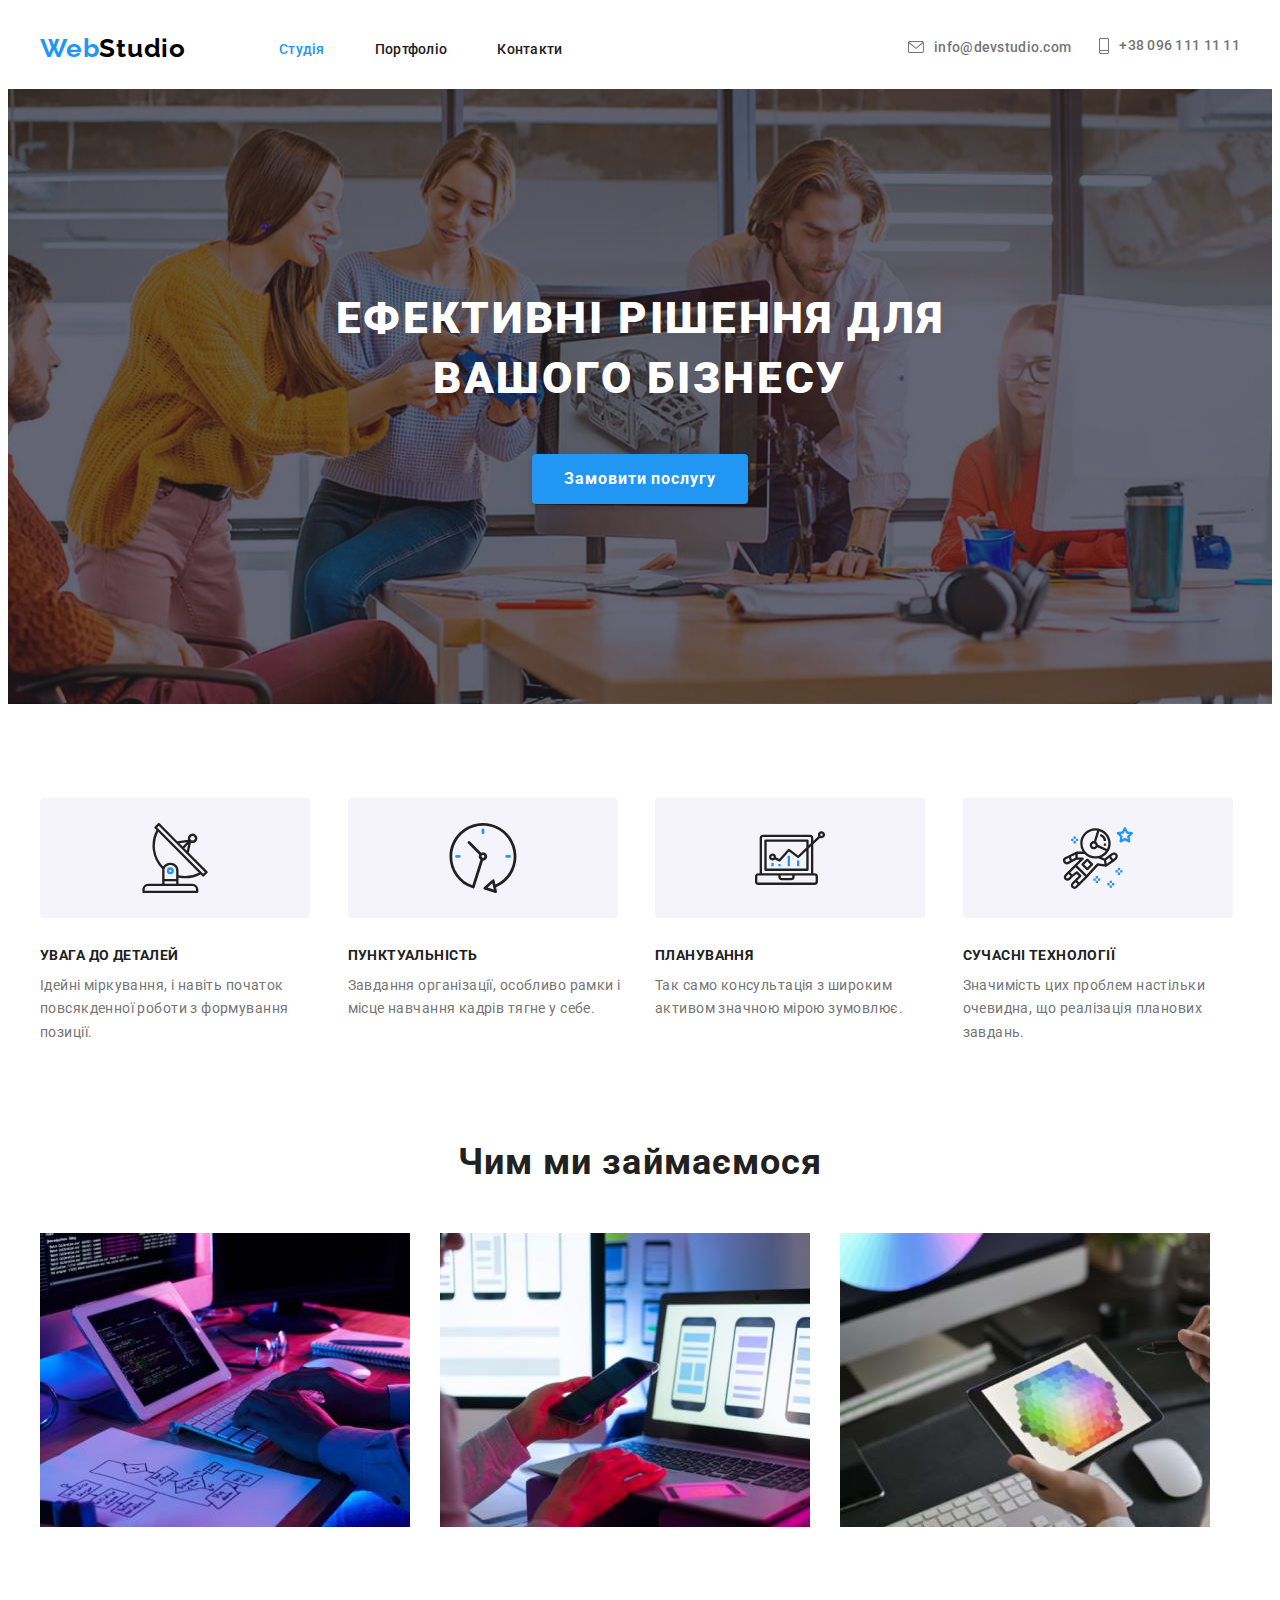
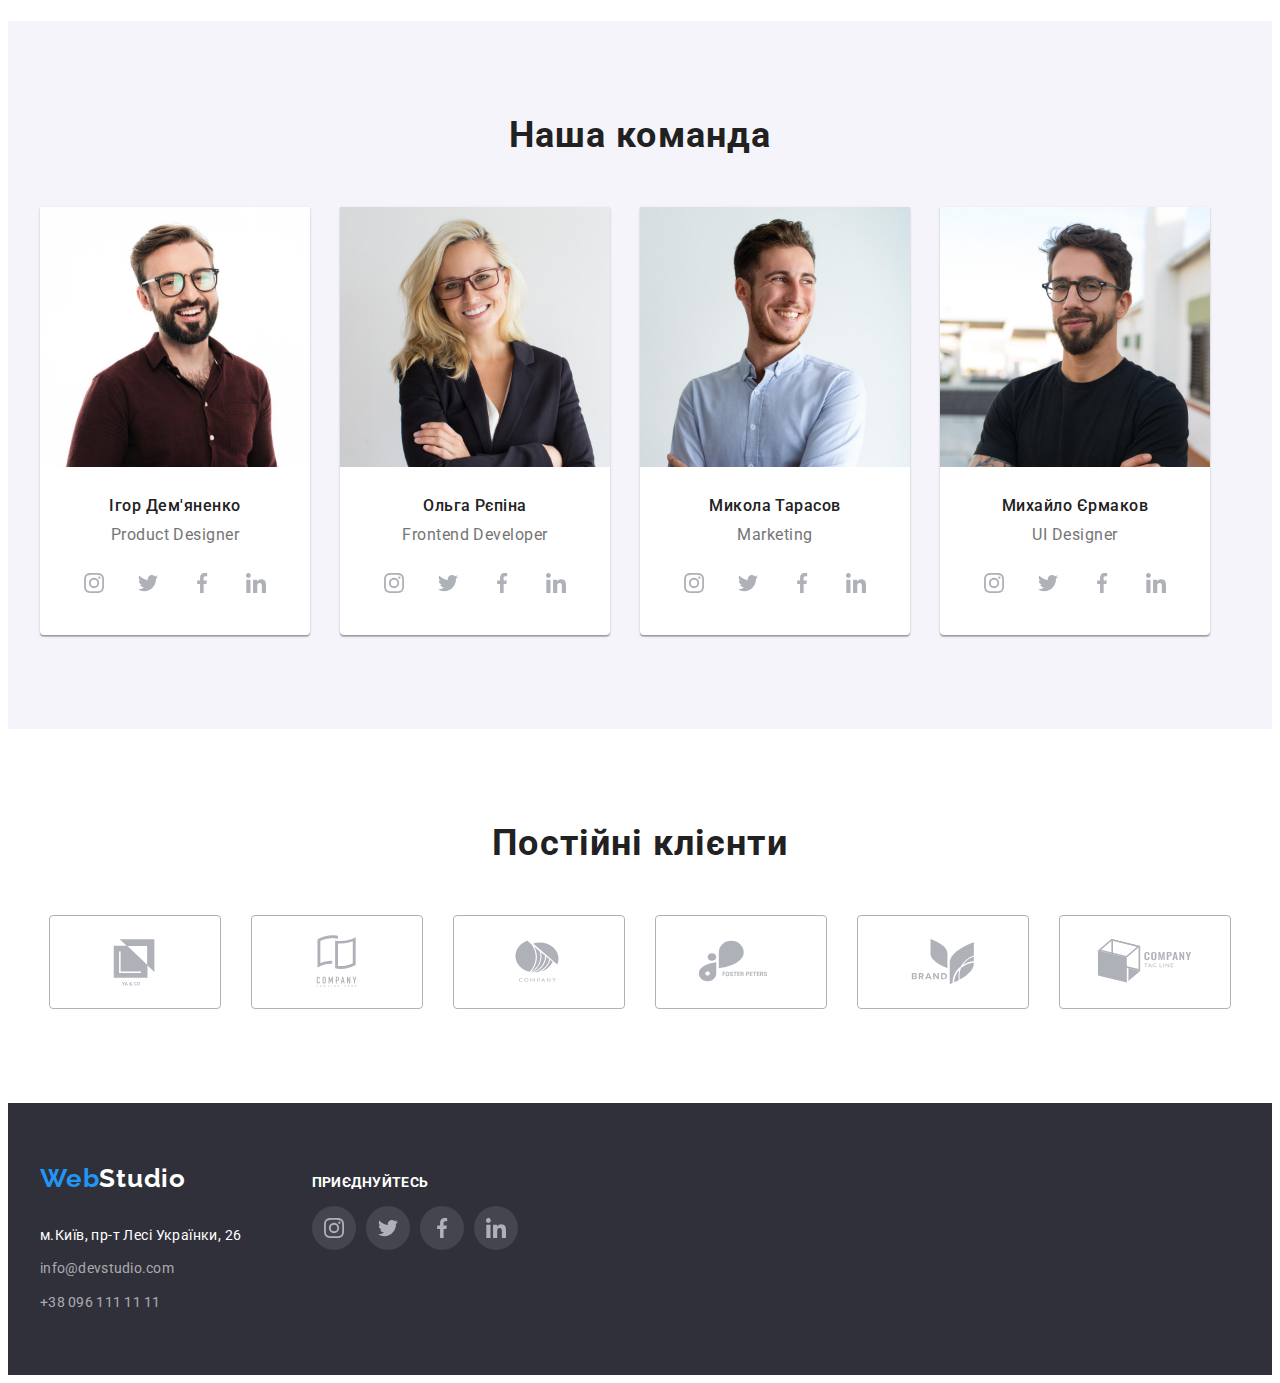
==== index.html @ 796f9c54 "Clone HW#4" ====
<!DOCTYPE html>
<html lang="en">

<head>
  <meta charset="UTF-8" />
  <meta http-equiv="X-UA-Compatible" content="IE=edge" />
  <meta name="viewport" content="width=device-width, initial-scale=1.0" />
  <title>Web Studio</title>
  <link rel="preconnect" href="https://fonts.googleapis.com" />
  <link rel="preconnect" href="https://fonts.gstatic.com" crossorigin />
  <link href="https://fonts.googleapis.com/css2?family=Raleway:wght@700&family=Roboto:wght@400;500;700;900&display=swap"
    rel="stylesheet" />
  <link rel="stylesheet" href="https://cdnjs.cloudflare.com/ajax/libs/modern-normalize/1.1.0/modern-normalize.min.css"
    integrity="sha512-wpPYUAdjBVSE4KJnH1VR1HeZfpl1ub8YT/NKx4PuQ5NmX2tKuGu6U/JRp5y+Y8XG2tV+wKQpNHVUX03MfMFn9Q=="
    crossorigin="anonymous" referrerpolicy="no-referrer" />
  <link rel="stylesheet" href="./css/styles.css" />
</head>

<body>
  <!-- upper head-->
  <header>
    <div class="header-container container">
      <nav class="header-nav">
        <a class="link list-logo" href="./index.html" rel="nofollow noopener noreferrer"><span
            class="logo fpart">Web</span><span class="logo spart">Studio</span></a>
        <ul class="ul list-nav">
          <li><a class="link nav current list-link" href="./index.html">Студія</a></li>
          <li>
            <a class="link nav list-link" href="./portfolio.html" rel="nofollow noopener noreferrer">Портфоліо</a>
          </li>
          <li>
            <a class="link nav list-link" href="" rel="nofollow noopener noreferrer">Контакти</a>
          </li>
        </ul>
      </nav>
      <ul class="ul tel-list">
        <li>
          <a class="link tel-mail" href="mailto:info@devstudio.com"><svg class="mail-icon">
              <use href="./img/sprites.svg#icon-envelope">
              </use>
            </svg>info@devstudio.com</a>
        </li>
        <li>
          <a class="link tel-mail" href="tel:+380961111111"><svg class="tell-icon">
              <use href="./img/sprites.svg#icon-smartphone"></use>
            </svg>
            +38 096 111 11 11</a>
        </li>
      </ul>
    </div>
  </header>
  <!-- Main content -->
  <main>
    <!-- main head -->
    <section class="head-section">
      <div class="container">
        <h1 class="head-title">Ефективні рішення для<br>вашого бізнесу</br></h1>
        <button class="btn btn-header" type="button">Замовити послугу</button>
      </div>
    </section>
    <!-- features -->
    <section class="feat-section">
      <h2 class="visually-hidden">Особливості</h2>
      <div class="container feat-container">
        <ul class="ul feat-ul">
          <li class="feat-item">
            <div class="features-item"><svg class="feat-icon">
                <use href="./img/sprites.svg#icon-antenna"></use>
              </svg></div>
            <h3 class="feat-title">УВАГА ДО ДЕТАЛЕЙ</h3>
            <p class="feat-text">
              Ідейні міркування, і навіть початок повсякденної роботи з
              формування позиції.
            </p>
          </li>
          <li class="feat-item">
            <div class="features-item"><svg class="feat-icon">
                <use href="./img/sprites.svg#icon-clock"></use>
              </svg></div>
            <h3 class="feat-title">ПУНКТУАЛЬНІСТЬ</h3>
            <p class="feat-text">
              Завдання організації, особливо рамки і місце навчання кадрів тягне
              у себе.
            </p>
          </li>
          <li class="feat-item">
            <div class="features-item"><svg class="feat-icon">
                <use href="./img/sprites.svg#icon-diagram"></use>
              </svg></div>
            <h3 class="feat-title">ПЛАНУВАННЯ</h3>
            <p class="feat-text">
              Так само консультація з широким активом значною мірою зумовлює.
            </p>
          </li>
          <li class="feat-item">
            <div class="features-item"><svg class="feat-icon">
                <use href="./img/sprites.svg#icon-astronaut"></use>
              </svg></div>
            <h3 class="feat-title">СУЧАСНІ ТЕХНОЛОГІЇ</h3>
            <p class="feat-text">
              Значимість цих проблем настільки очевидна, що реалізація планових
              завдань.
            </p>
          </li>
        </ul>
      </div>
    </section>
    <!-- what we do -->
    <section class="wwd">
      <h2 class="wwd-title">Чим ми займаємося</h2>
      <div class="container">
        <ul class="ul wwd-container">
          <li class="wwd-item">
            <a class="link" href=""><img src="./img/1.jpg" alt="Десктопні додатки" width="370" height="294" /></a>
          </li>
          <li class="wwd-item">
            <a class="link" href=""><img src="./img/7.jpg" alt="Мобільні додатки" width="370" height="294" /></a>
          </li>
          <li class="wwd-item">
            <a class="link" href=""><img src="./img/2.jpg" alt="Дизайнерські рішення" width="370" height="294" /></a>
          </li>
        </ul>
      </div>
    </section>
    <!-- team -->
    <section class="team-section">
      <h2 class="team-title">Наша команда</h2>
      <div class="container">
        <ul class="ul team-container">
          <li class="our-team">
            <img src="./img/6.jpg" alt="Фото Ігоря Дем'яненко" width="270" height="260" />
            <div class="team-content">
              <h3 class="name-team">Ігор Дем'яненко</h3>
              <p class="post-team">Product Designer</p>
              <ul class="ul team-link-container">
                <li class="team-item"><a class="team-link" href=""><svg class="team-icon">
                      <use href="./img/sprites.svg#icon-instagram-team"></use>
                    </svg></a></li>
                <li class="team-item"><a class="team-link" href=""><svg class="team-icon">
                      <use href="./img/sprites.svg#icon-twitter-team"></use>
                    </svg></a></li>
                <li class="team-item"><a class="team-link" href=""><svg class="team-icon">
                      <use href="./img/sprites.svg#icon-facebook-team"></use>
                    </svg></a></li>
                <li class="team-item"><a class="team-link" href=""><svg class="team-icon">
                      <use href="./img/sprites.svg#icon-linkedin-team"></use>
                    </svg></a></li>
              </ul>
            </div>
          </li>
          <li class="our-team">
            <img src="./img/3.jpg" alt="Фото Ольги Рєпіної" width="270" height="260" />
            <div class="team-content">
              <h3 class="name-team">Ольга Рєпіна</h3>
              <p class="post-team">Frontend Developer</p>
              <ul class="ul team-link-container">
                <li class="team-item"><a class="team-link" href=""><svg class="team-icon">
                      <use href="./img/sprites.svg#icon-instagram-team"></use>
                    </svg></a></li>
                <li class="team-item"><a class="team-link" href=""><svg class="team-icon">
                      <use href="./img/sprites.svg#icon-twitter-team"></use>
                    </svg></a></li>
                <li class="team-item"><a class="team-link" href=""><svg class="team-icon">
                      <use href="./img/sprites.svg#icon-facebook-team"></use>
                    </svg></a></li>
                <li class="team-item"><a class="team-link" href=""><svg class="team-icon">
                      <use href="./img/sprites.svg#icon-linkedin-team"></use>
                    </svg></a></li>
              </ul>
            </div>
          </li>
          <li class="our-team">
            <img src="./img/4.jpg" alt="Фото Миколи Тарасова" width="270" height="260" />
            <div class="team-content">
              <h3 class="name-team">Микола Тарасов</h3>
              <p class="post-team">Marketing</p>
              <ul class="ul team-link-container">
                <li class="team-item"><a class="team-link" class="team-link" href=""><svg class="team-icon">
                      <use href="./img/sprites.svg#icon-instagram-team"></use>
                    </svg></a></li>
                <li class="team-item"><a class="team-link" href=""><svg class="team-icon">
                      <use href="./img/sprites.svg#icon-twitter-team"></use>
                    </svg></a></li>
                <li class="team-item"><a class="team-link" href=""><svg class="team-icon">
                      <use href="./img/sprites.svg#icon-facebook-team"></use>
                    </svg></a></li>
                <li class="team-item"><a class="team-link" href=""><svg class="team-icon">
                      <use href="./img/sprites.svg#icon-linkedin-team"></use>
                    </svg></a></li>
              </ul>
            </div>
          </li>
          <li class="our-team">
            <img src="./img/5.jpg" alt="Фото Михайла Єрмакова" width="270" height="260" />
            <div class="team-content">
              <h3 class="name-team">Михайло Єрмаков</h3>
              <p class="post-team">UI Designer</p>
              <ul class="ul team-link-container">
                <li class="team-item"><a class="team-link" href=""><svg class="team-icon">
                      <use href="./img/sprites.svg#icon-instagram-team"></use>
                    </svg></a></li>
                <li class="team-item"><a class="team-link" href=""><svg class="team-icon">
                      <use href="./img/sprites.svg#icon-twitter-team"></use>
                    </svg></a></li>
                <li class="team-item"><a class="team-link" href=""><svg class="team-icon">
                      <use href="./img/sprites.svg#icon-facebook-team"></use>
                    </svg></a></li>
                <li class="team-item"><a class="team-link" href=""><svg class="team-icon">
                      <use href="./img/sprites.svg#icon-linkedin-team"></use>
                    </svg></a></li>
              </ul>
            </div>
          </li>
        </ul>
      </div>
    </section>
    <!-- clients -->
    <section class="clients">
      <div class="container">
        <h2 class="clients-title">Постійні клієнти</h2>
        <ul class="ul clients-container">
          <li>
            <a class="item-clients" href=""><svg class="clients-icon">
                <use href="./img/sprites.svg#icon-company1"></use>
              </svg></a>
          </li>
          <li>
            <a class="item-clients" href=""><svg class="clients-icon">
                <use href="./img/sprites.svg#icon-company2"></use>
              </svg></a>
          </li>
          <li>
            <a class="item-clients" href=""><svg class="clients-icon">
                <use href="./img/sprites.svg#icon-company3"></use>
              </svg></a>
          </li>
          <li>
            <a class="item-clients" href=""><svg class="clients-icon">
                <use href="./img/sprites.svg#icon-company4"></use>
              </svg></a>
          </li>
          <li>
            <a class="item-clients" href=""><svg class="clients-icon">
                <use href="./img/sprites.svg#icon-company5"></use>
              </svg></a>
          </li>
          <li>
            <a class="item-clients" href=""><svg class="clients-icon">
                <use href="./img/sprites.svg#icon-company6"></use>
              </svg></a>
          </li>
        </ul>
      </div>
    </section>
    <!-- footer nav -->
    <footer class="footer-page">
      <div class="container footer-container">
        <div>
          <a class="link footer-logo" href="./index.html" rel="nofollow noopener noreferrer"><span
              class="logo fpart">Web</span><span class="logo spart-two">Studio</span></a>
          <address class="adress">
            <ul class="ul">
              <li class="footer-item"><a href="https://goo.gl/maps/7EX5AYGq3iekq83L7" class="link nav-adress"
                  target="_blank" rel="nofollow noopener noreferrer">м.Київ, пр-т Лесі Українки, 26</a>
              </li>
              <li class="footer-item">
                <a class="link nav footer-tel-mail" href="mailto:info@devstudio.com">info@devstudio.com</a>
              </li>
              <li class="footer-item">
                <a class="link nav footer-tel-mail" href="tel:+380961111111">+38 096 111 11 11</a>
              </li>
            </ul>
          </address>
        </div>
        <div>
          <p class="link-title">приєднуйтесь</p>
          <ul class="ul footer-link-container">
            <li class="footer-link-item"><a class="footer-link" href=""><svg class="footer-icon">
                  <use href="./img/sprites.svg#icon-instagram-team"></use>
                </svg></a></li>
            <li class="footer-link-item"><a class="footer-link" href=""><svg class="footer-icon">
                  <use href="./img/sprites.svg#icon-twitter-team"></use>
                </svg></a></li>
            <li class="footer-link-item"><a class="footer-link" href=""><svg class="footer-icon">
                  <use href="./img/sprites.svg#icon-facebook-team"></use>
                </svg></a></li>
            <li class="footer-link-item"><a class="footer-link" href=""><svg class="footer-icon">
                  <use href="./img/sprites.svg#icon-linkedin-team"></use>
                </svg></a></li>
        </div>
      </div>
    </footer>
</body>

</html>
---- css/styles.css ----
/*main css start*/
:root {
  --main-font-color: #212121;
  --secondary-font-color: #2196f3;
  --secondary-font-family: "Raleway", sans-serif;
  --bg-color: #ffffff;
  --color-telmail: #757575;
}
h1, h2, h3, p, ul, li{
  margin: 0;
  padding: 0;
}
body {
  font-family: "Roboto", sans-serif;
  color: var(--main-font-color);
  background-color: var(--bg-color);
  letter-spacing: 0.03em;
}
img{
  display: block;
  max-width: 100%;
  height: auto;
}
.container {
  padding: 0 15px;
  width: 1200px;
  margin: auto;
}
.ul {
  list-style: none;
}
/* main css end */

/* header start */
.header-portfolio{
  border-bottom: 1px solid #ECECEC;
}
.header-container{
  display: flex;
  align-items: center;
  justify-content: space-between;
}
.header-nav{
  display: flex;
  align-items: center;
}
.list-nav{
  display: flex;
  margin-left: 93px;
  gap: 50px;
}
.list-link{
  padding: 32px 0;
}
.list-logo{
  padding: 25px 0;
}
.tel-list{
  display: flex;
}
.logo {
  font-family: "Raleway";
  font-weight: 700;
  font-size: 26px;
  line-height: 1.19;
  letter-spacing: 0.03em;
}
.fpart {
  color: var(--secondary-font-color);
}
.spart {
  color: #000000;
}
.link {
  text-decoration: none;
}
.nav {
  font-weight: 500;
  font-size: 14px;
  line-height: 1.14;
  letter-spacing: 0.02em;
  color: var(--main-font-color);
}
.nav:hover,
.nav:focus {
  color: var(--secondary-font-color);
}
.current{
  color: var(--secondary-font-color);
}
.tel-mail {
  display: inline-flex;
  align-items: center;
  margin-left: 28px;
  font-weight: 500;
  font-size: 14px;
  line-height: 1.14;
  letter-spacing: 0.02em;
  color: var(--color-telmail);
}
.mail-icon{
  display: inline-flex;
  height: 12px;
  width: 16px;
  margin-right: 10px;
  fill: currentColor;
}
.tell-icon{
  display: inline-flex;
  height: 16px;
  width: 10px;
  margin-right: 10px;
  fill: currentColor;
}
.tel-mail:hover,
.tel-mail:focus {
  color: var(--secondary-font-color);
}
/* header end */

/* main start */
.head-section {
  max-width: 1600px;
  margin: auto;
  padding: 200px 0;
  background-color: var(--color-telmail);
  background-image: linear-gradient(to right, rgba(47, 48, 58, 0.4), rgba(47, 48, 58, 0.4)), url(../img/Hero.jpg);
  background-repeat: no-repeat;
  background-position: center;
  background-size: cover;
}
.head-title {
  margin-bottom: 45px;
  text-align: center;
  font-weight: 900;
  font-size: 44px;
  line-height: 1.36;
  text-align: center;
  letter-spacing: 0.06em;
  text-transform: uppercase;
  color: var(--bg-color);
}
.btn {
  min-width: 216px;
  min-height: 50px;
  border: 0;
  font-family: inherit;
  font-weight: 700;
  font-size: 16px;
  line-height: 1.87;
  display: flex;
  align-items: center;
  text-align: center;
  justify-content: center;
  letter-spacing: 0.06em;
  color: var(--bg-color);
  background: var(--secondary-font-color);
  box-shadow: 0px 4px 4px rgba(0, 0, 0, 0.15);
  border-radius: 4px;
  cursor: pointer;
}
.btn:hover,
.btn:focus,
.btn:active {
  background-color: #188ce8;
}
.btn-header{
  text-align: center;
  margin: auto;
}
.visually-hidden {
  position: absolute;
  width: 1px;
  height: 1px;
  margin: -1px;
  border: 0;
  padding: 0;
  white-space: nowrap;
  clip-path: inset(100%);
  clip: rect(0 0 0 0);
  overflow: hidden;
}
.feat-section,
.wwd {
  background-color: var(--bg-color);
}
/* Features start */
.feat-section{
  padding-top: 94px;
}
.feat-container{
  height: 250px;
}
.feat-ul{
  display: flex;
  gap:30px
}
.features-item{
  display: flex;
  justify-content: center;
  align-items: center;
  width: 270px;
  height: 120px;
  border-radius: 4px;
  background-color: #F5F4FA;
  margin-bottom: 30px;
}
.feat-icon{
  width: 70px;
  height: 70px;
}
.feat-item{
  flex-basis: calc((100% - 90px) / 4);
}
.feat-title {
  margin-bottom: 10px;
  font-weight: 700;
  font-size: 14px;
  line-height: 1.14;
  letter-spacing: 0.03em;
  text-transform: uppercase;
  color: var(--main-font-color);
}
.feat-text {
  font-weight: 400;
  font-size: 14px;
  line-height: 1.71;
  letter-spacing: 0.03em;
  color: var(--color-telmail);
}
/* Features end */
.wwd{
  padding: 94px 0;
}
.wwd-title {
  text-align: center;
  margin-bottom: 50px;
  font-weight: 700;
  font-size: 36px;
  line-height: 1.16;
  text-align: center;
  letter-spacing: 0.03em;
  color: var(--main-font-color);
}
.wwd-container{
  display: flex;
  gap:30px
}
/* Team */
.team-section {
  background-color: #f5f4fa;
  padding: 94px 0;
  max-width: 1600px;
  margin: auto;
}
.team-title {
  margin-bottom: 50px;
  font-weight: 700;
  font-size: 36px;
  line-height: 1.16;
  text-align: center;
  letter-spacing: 0.03em;
  color: var(--main-font-color);
}
.team-container{
  display: flex;
  gap: 30px;
}
.team-content{
  padding-top: 30px;
  padding-bottom: 30px;
}
.our-team {
  background-color: var(--bg-color);
  box-shadow: 0px 1px 3px rgba(0, 0, 0, 0.12), 0px 1px 1px rgba(0, 0, 0, 0.14),
    0px 2px 1px rgba(0, 0, 0, 0.2);
  border-radius: 0px 0px 4px 4px;
}
.name-team {
  margin-bottom: 10px;
  font-weight: 500;
  font-size: 16px;
  line-height: 1.18;
  text-align: center;
  letter-spacing: 0.03em;
  color: var(--main-font-color);
}
.post-team {
  font-weight: 400;
  font-size: 16px;
  line-height: 1.18;
  text-align: center;
  letter-spacing: 0.03em;
  color: var(--color-telmail);
}
.team-link-container{
  display: flex;
  gap: 10px;
  padding-top: 16px;
  justify-content: center;
  text-align: center;
}
.team-link:hover,
.team-link:focus{
  background-color: var(--secondary-font-color);
  border-radius: 45px;
  color: var(--bg-color);
}
.team-item{
  display: flex;
  justify-content: center;
  align-items: center;
}
.team-link{
  display: flex;
  justify-content: center;
  align-items: center;
  width: 44px;
  height: 44px;
  color: #afb1b8;
}
.team-icon{
  width: 20px;
  height: 20px;
  fill: currentColor
}
/* team end */
.clients{
  padding-bottom: 94px;
  padding-bottom: 94px;
}
.clients-title{
  margin-top: 94px;
  margin-bottom: 50px;
  font-weight: 700;
  font-size: 36px;
  line-height: 1.16;
  text-align: center;
  letter-spacing: 0.03em;
  color: var(--main-font-color);
}
.clients-container{
  display: flex;
  gap: 30px;
  align-items: center;
  justify-content: center;
}
.item-clients{
  display: flex;
  width: 170px;
  height: 92px;
  align-items: center;
  justify-content: center;
  border: 1px solid #afb1b8;
  border-radius: 4px;
  color: #afb1b8;
  cursor: pointer;
}
.clients-icon{
  display: inline-flex;
  fill: currentColor;
  width: 106px;
  height: 60px;
}
.item-clients:hover,
.item-clients:focus{
  color: var(--secondary-font-color);
  border-color: var(--secondary-font-color);
}
/* footer start */
.footer-page {
  margin: auto;
  max-width: 1600px;
  padding-top: 60px;
  padding-bottom: 60px;
  background-color: #2f303a;
}
.footer-logo{
  display: block;
  margin-bottom: 30px;
}
.footer-item{
  margin-top: 10px;
  font-family: inherit;
}
.nav-adress {
  font-style: normal;
  font-weight: 400;
  font-size: 14px;
  line-height: 1.71;
  letter-spacing: 0.03em;
  color: var(--bg-color);
}
.nav-adress:hover,
.nav-adress:focus {
  color: var(--secondary-font-color);
}
.footer-tel-mail {
  font-weight: 400;
  font-size: 14px;
  line-height: 1.71;
  color: rgba(255, 255, 255, 0.6);
}
.spart-two {
  color: #ffffff;
}
.adress{
  font-style: normal;
}
.footer-container{
  display: flex;
  gap: 70px;
  align-items: baseline;
}
.link-title{
    font-family: 'Roboto';
    font-style: normal;
    font-weight: 700;
    font-size: 14px;
    line-height: 16px;
    letter-spacing: 0.03em;
    text-transform: uppercase;
    color: #FFFFFF;
}
.footer-link-container {
  display: flex;
  gap: 10px;
  padding-top: 16px;
  justify-content: center;
  text-align: center;
}
.footer-link:hover,
.footer-link:focus {
  background-color: var(--secondary-font-color);
  border-radius: 45px;
  color: var(--bg-color);
}

.footer-link-item {
  display: flex;
  justify-content: center;
  align-items: center;
}

.footer-link {
  display: flex;
  justify-content: center;
  align-items: center;
  width: 44px;
  height: 44px;
  color: #afb1b8;
  background-color: rgba(255, 255, 255, 0.1);
  border-radius: 45px;
}

.footer-icon {
  width: 20px;
  height: 20px;
  fill: currentColor
}
/* footer end */

/* portfolio */
.title{
  position: absolute;
  width: 1px;
  height: 1px;
  margin: -1px;
  border: 0;
  padding: 0;
  white-space: nowrap;
  clip-path: inset(100%);
  clip: rect(0 0 0 0);
  overflow: hidden;
}
.btn-second {
  padding: 6px 22px;
  border: 0;
  border-radius: 4px;
  border: 0;
  font-family: inherit;
  font-weight: 500;
  font-size: 16px;
  line-height: 1.62;
  text-align: center;
  letter-spacing: 0.03em;
  background-color: #f5f4fa;
  cursor: pointer;
  box-shadow: ;
}
.btn-second:hover,
.btn-second:focus,
.btn-second:active {
  background-color: var(--secondary-font-color);
  color: var(--bg-color);
  box-shadow: 0px 3px 1px rgba(0, 0, 0, 0.1), 0px 1px 2px rgba(0, 0, 0, 0.08), 0px 2px 2px rgba(0, 0, 0, 0.12);
}
.li-items {
  background: #ffffff;
  width: 368px;
}
.portfolio-items:hover,
.portfolio-items:focus{
  box-shadow: 0px 1px 1px rgba(0, 0, 0, 0.12), 0px 4px 4px rgba(0, 0, 0, 0.06), 1px 4px 6px rgba(0, 0, 0, 0.16);
}
.item-title {
  font-weight: 700;
  font-size: 18px;
  line-height: 2;
  letter-spacing: 0.06em;
  color: var(--main-font-color);
}
.item-text {
  margin-top: 4px;
  font-weight: 400;
  font-size: 16px;
  line-height: 30px;
  letter-spacing: 0.03em;
  color: #757575;
}
.portfolio-nav{
  display: flex;
  justify-content: center;
  gap: 8px;
}
.portfolio-list{
  display: flex;
  margin-top: 34px;
  gap:30px;
  flex-wrap: wrap;
}
.portfolio-content{
  border: 1px solid #eeeeee;
  border-top: none;
  padding-top: 20px;
  padding-bottom: 20px;
  padding-left: 24px;
}
.portfolio{
  padding: 94px 0;
}
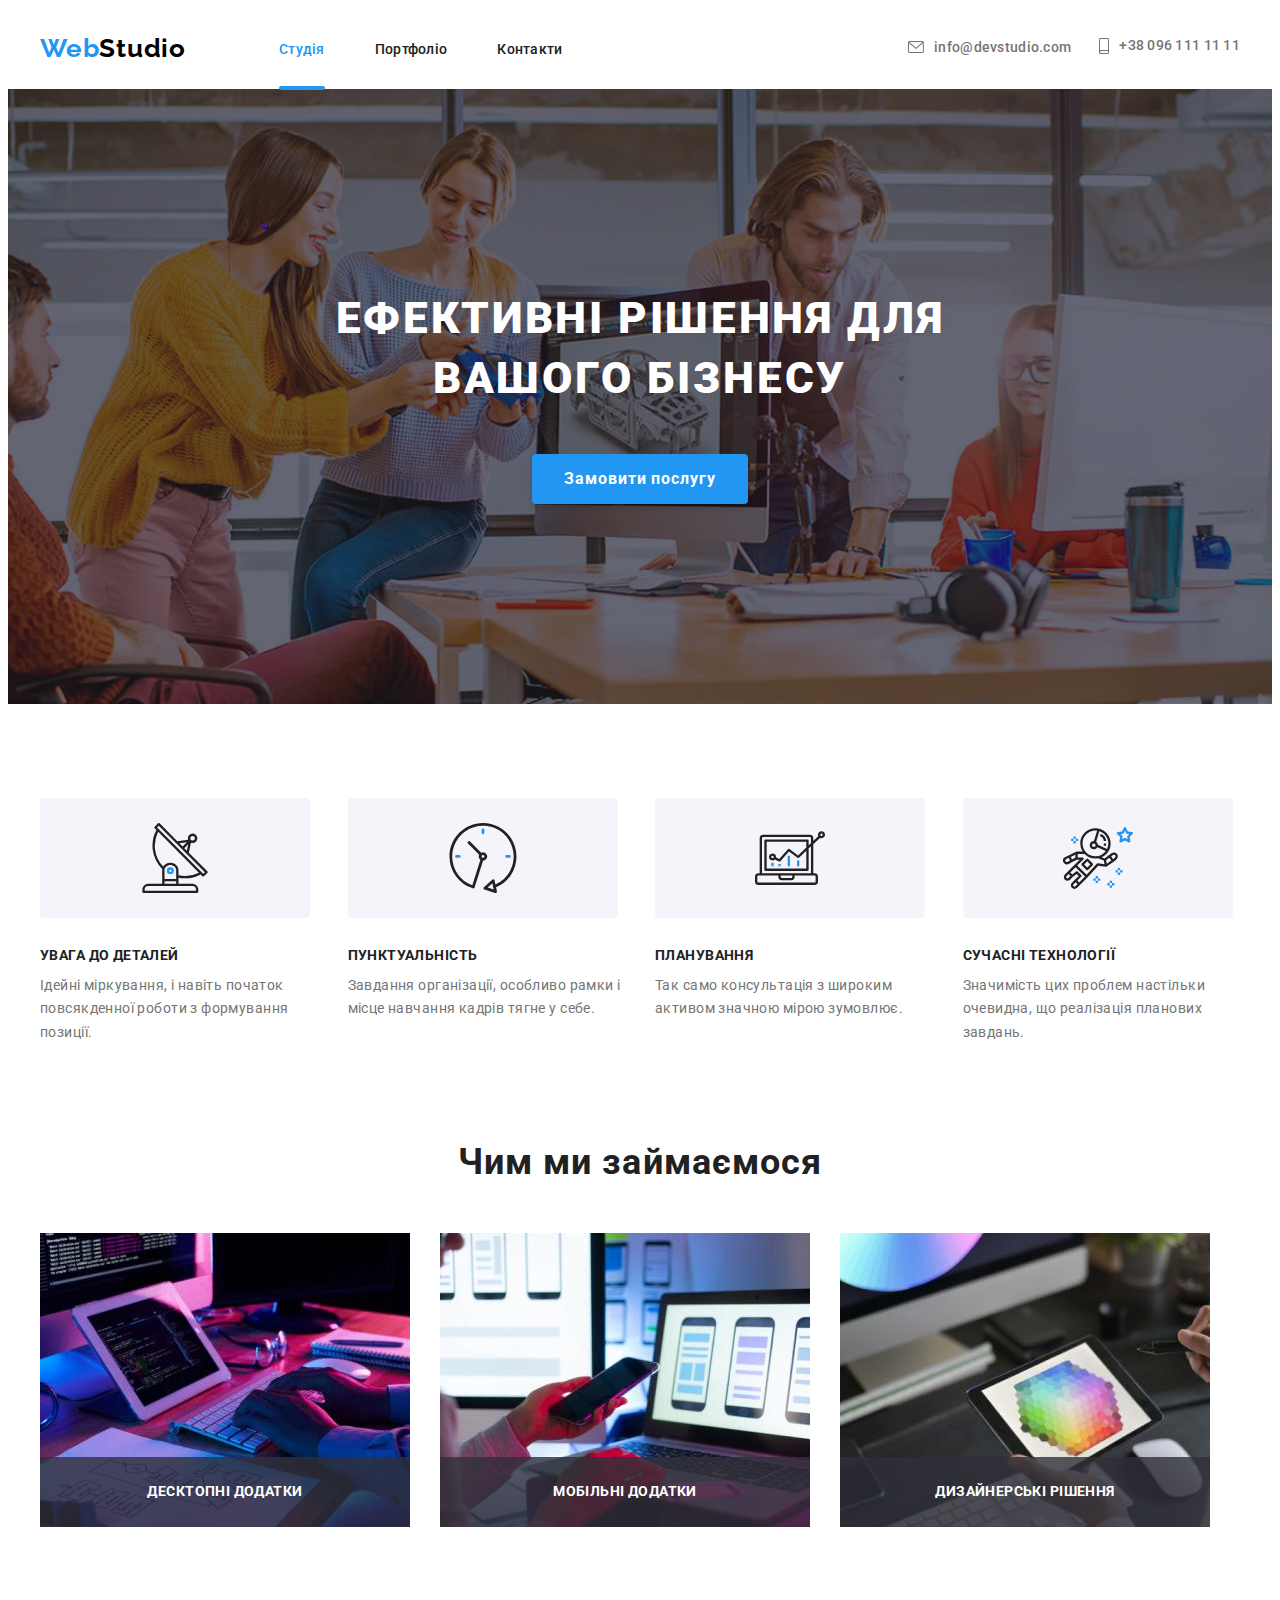
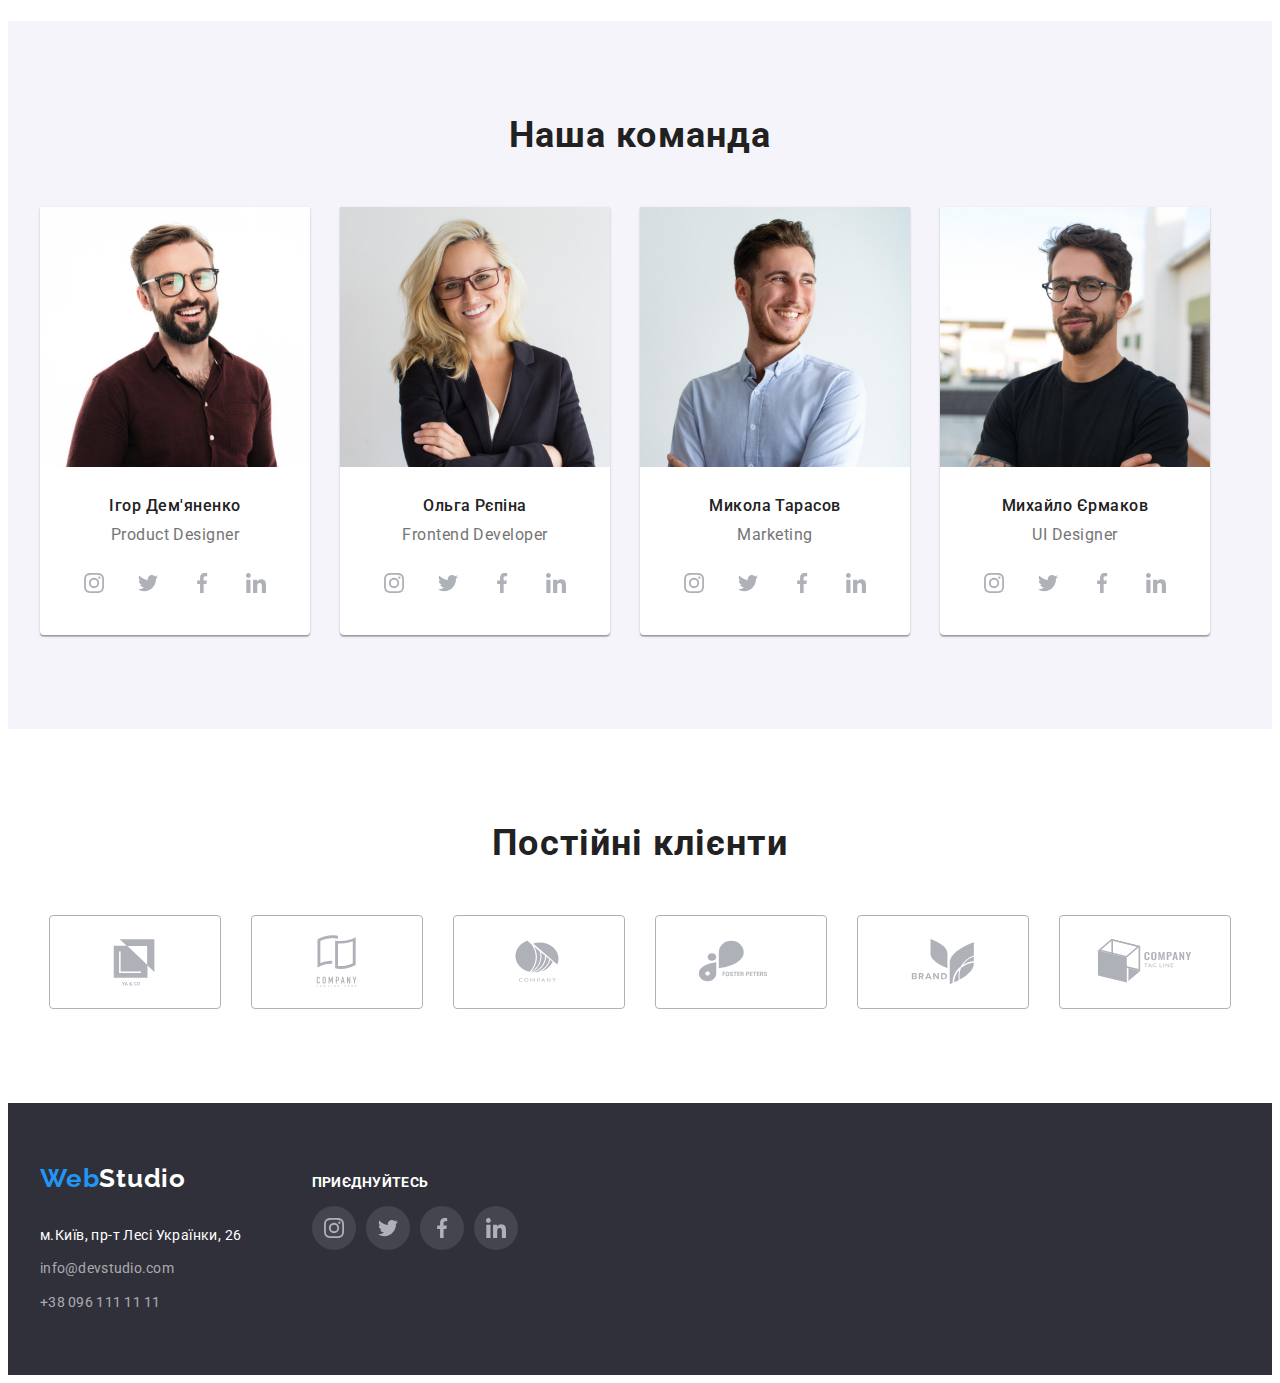
==== commit d0bed5de: "Studio page" ====
--- a/index.html
+++ b/index.html
@@ -24,17 +24,18 @@
         <a class="link list-logo" href="./index.html" rel="nofollow noopener noreferrer"><span
             class="logo fpart">Web</span><span class="logo spart">Studio</span></a>
         <ul class="ul list-nav">
-          <li><a class="link nav current list-link" href="./index.html">Студія</a></li>
-          <li>
+          <li class="list-nav-link">
+            <a class="link nav current list-link" href="./index.html">Студія</a></li>
+          <li class="list-nav-link">
             <a class="link nav list-link" href="./portfolio.html" rel="nofollow noopener noreferrer">Портфоліо</a>
           </li>
-          <li>
+          <li class="list-nav-link">
             <a class="link nav list-link" href="" rel="nofollow noopener noreferrer">Контакти</a>
           </li>
         </ul>
       </nav>
       <ul class="ul tel-list">
-        <li>
+        <li class="list-nav-link">
           <a class="link tel-mail" href="mailto:info@devstudio.com"><svg class="mail-icon">
               <use href="./img/sprites.svg#icon-envelope">
               </use>
@@ -112,12 +113,15 @@
         <ul class="ul wwd-container">
           <li class="wwd-item">
             <a class="link" href=""><img src="./img/1.jpg" alt="Десктопні додатки" width="370" height="294" /></a>
+            <p class="wwd-description">Десктопні додатки</p>
           </li>
           <li class="wwd-item">
             <a class="link" href=""><img src="./img/7.jpg" alt="Мобільні додатки" width="370" height="294" /></a>
+            <p class="wwd-description">Мобільні додатки</p>
           </li>
           <li class="wwd-item">
             <a class="link" href=""><img src="./img/2.jpg" alt="Дизайнерські рішення" width="370" height="294" /></a>
+            <p class="wwd-description">Дизайнерські рішення</p>
           </li>
         </ul>
       </div>
--- a/css/styles.css
+++ b/css/styles.css
@@ -85,8 +85,31 @@
 .nav:focus {
   color: var(--secondary-font-color);
 }
+.list-nav-link{
+  position: relative;
+}
 .current{
   color: var(--secondary-font-color);
+}
+.list-link::after{
+  content: '';
+  display: block;
+  position: absolute;
+  left: 0;
+  bottom: -170%;
+  width: 100%;
+  height: 4px;
+  background: #2196F3;
+  border-radius: 2px;
+  opacity: 0;
+  transform: scaleX(0.3);
+  transition: opacity 250ms cubic-bezier(0.4, 0, 0.2, 1), transform 250ms cubic-bezier(0.4, 0, 0.2, 1);
+}
+.list-link.current::after,
+.list-link:hover::after,
+.list-link:focus::after{
+  opacity: 1;
+  transform: scaleX(1);
 }
 .tel-mail {
   display: inline-flex;
@@ -245,6 +268,25 @@
 .wwd-container{
   display: flex;
   gap:30px
+}
+.wwd-item{
+  position: relative;
+}
+.wwd-description{
+  position: absolute;
+  bottom: 0;
+  left: 0;
+  right: 0;
+  pointer-events: none;
+  font-weight: 700;
+  font-size: 14px;
+  line-height: 1.14;
+  text-align: center;
+  letter-spacing: 0.03em;
+  text-transform: uppercase;
+  color: #FFFFFF;
+  padding: 27px 0;
+  background: rgba(47, 48, 58, 0.8);
 }
 /* Team */
 .team-section {
